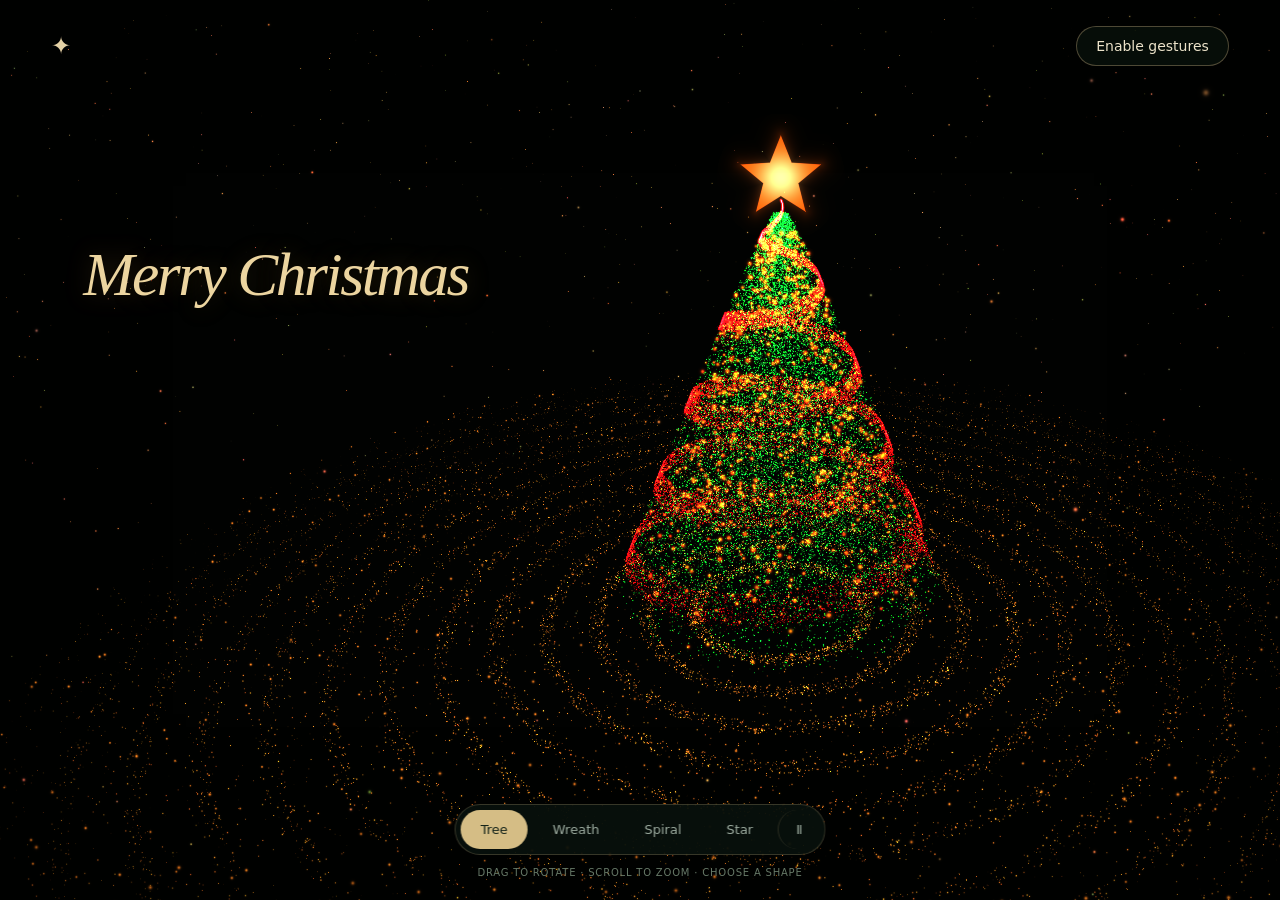
==== magic.html @ 8171a403 "Add English interactive Christmas shapes with wreath and optional hand gestures" ====
<!doctype html>
<html lang="en">
<head>
<meta charset="utf-8"><meta name="viewport" content="width=device-width,initial-scale=1,viewport-fit=cover">
<meta name="theme-color" content="#030906"><meta name="description" content="An interactive Christmas greeting with a tree, wreath, spiral and star.">
<title>Merry Christmas · Interactive Shapes</title>
<link rel="stylesheet" href="magic.css">
</head>
<body>
<canvas id="scene" aria-label="An interactive green Christmas tree that transforms into a wreath, spiral tree, or golden star."></canvas>
<div class="vignette" aria-hidden="true"></div>
<nav class="topbar"><a href="./" aria-label="Back to the original Christmas tree">✦ <span></span></a><button id="camera" class="camera-button" aria-pressed="false">Enable gestures</button></nav>
<header class="intro"><h1>Merry Christmas</h1></header>

<aside id="camera-panel" hidden><video id="webcam" autoplay playsinline muted></video><canvas id="hand-overlay"></canvas><p id="hand-status" role="status">Preparing hand tracking…</p><button id="stop-camera" aria-label="Stop camera">×</button></aside>
<div class="bottom"><p class="scene-caption" id="scene-caption" hidden></p><div class="mode-bar" role="group" aria-label="Christmas shapes"><button id="tree" class="active" aria-pressed="true">Tree</button><button id="wreath" aria-pressed="false">Wreath</button><button id="spiral" aria-pressed="false">Spiral</button><button id="star" aria-pressed="false">Star</button><button id="motion" aria-pressed="false" aria-label="Pause animation">Ⅱ</button></div><p class="help">DRAG TO ROTATE · SCROLL TO ZOOM · CHOOSE A SHAPE</p></div>
<div id="notice" role="status" aria-live="polite"></div>
<p id="fallback" hidden>Your browser could not start the 3D scene. Try opening this page in Safari, Chrome, or Edge.<br>Merry Christmas</p>
<script type="module" src="magic.js"></script>
</body></html>
---- magic.css ----
*{box-sizing:border-box}html,body{margin:0;height:100%;overflow:hidden;background:#030906;color:#ece2c9}body{font-family:Georgia,'Songti SC',serif}button,a,label{-webkit-tap-highlight-color:transparent}button{font:14px system-ui;color:inherit;cursor:pointer}button:focus-visible,a:focus-visible,.upload:focus-within{outline:2px solid #ead298;outline-offset:5px}button{border:0}#scene{display:block;width:100%;height:100%;touch-action:none}.vignette{position:fixed;inset:0;pointer-events:none;box-shadow:inset 0 0 130px 30px #0007}.topbar{position:absolute;top:max(26px,env(safe-area-inset-top));left:4%;right:4%;display:flex;align-items:center;justify-content:space-between;z-index:4}.topbar a{color:#e4d1a5;text-decoration:none;font-size:24px;display:flex;align-items:center;gap:10px}.topbar span{font:10px system-ui;letter-spacing:.22em}.camera-button{border:1px solid #aa976d70;background:#09130cb0;border-radius:30px;padding:11px 19px;backdrop-filter:blur(12px)}.intro{position:absolute;left:6.5%;top:25%;z-index:2;pointer-events:none;max-width:350px}.eyebrow{font:9px system-ui;letter-spacing:.24em;color:#8c9b86}h1{font-weight:400;font-size:clamp(28px,3.8vw,58px);line-height:1.12;letter-spacing:-.04em;margin:23px 0 0}h1 em{font-weight:400;color:#e7c88d;font-size:1.23em}.signature{font:italic 29px 'Snell Roundhand','Apple Chancery',Georgia,cursive;color:#bfd5b6;margin:12px 0 26px}.description{font-size:13px;line-height:2.1;color:#a4afa0;letter-spacing:.06em}.upload{pointer-events:auto;display:inline-flex;border:1px solid #c2aa7460;background:linear-gradient(100deg,#d9c38c,#a38b56);border-radius:5px;padding:12px 18px;color:#142317;font:13px system-ui;margin-top:16px;cursor:pointer;position:relative}.upload input{position:absolute;width:1px;height:1px;opacity:0}.private-note{font:10px/1.9 system-ui;color:#72816f;margin-top:14px;max-width:300px}.bottom{position:absolute;bottom:max(22px,env(safe-area-inset-bottom));left:50%;transform:translateX(-50%);z-index:4;text-align:center;width:max-content;max-width:92%}.scene-caption{font-size:12px;color:#bbc6ac;letter-spacing:.09em;margin:0 0 17px}.mode-bar{display:inline-flex;padding:5px;border:1px solid #c6b17f40;border-radius:40px;background:#09120ed9;backdrop-filter:blur(20px);gap:5px}.mode-bar button{padding:12px 22px;border-radius:30px;background:none;color:#9daca0;font-size:13px}.mode-bar button.active{background:#d5bd85;color:#142319}.mode-bar #motion{padding:12px 17px;border-left:1px solid #c6b17f30}.help{font:10px system-ui;color:#667967;letter-spacing:.08em;margin:12px 0 0}#camera-panel{position:absolute;width:200px;right:4%;bottom:120px;z-index:5;background:#09100ce8;border:1px solid #c6b17f50;border-radius:9px;padding:5px;box-shadow:0 15px 60px #0008}#camera-panel video{display:block;width:100%;border-radius:5px;transform:scaleX(-1)}#hand-overlay{position:absolute;left:5px;top:5px;width:calc(100% - 10px);height:auto;transform:scaleX(-1);pointer-events:none}#camera-panel p{font:11px/1.6 system-ui;color:#c5d1b6;margin:8px 7px}#stop-camera{position:absolute;right:9px;top:9px;border-radius:50%;width:25px;height:25px;background:#081009b0;font-size:18px}#notice{position:absolute;top:90px;left:50%;transform:translateX(-50%);max-width:85%;width:max-content;font:12px/1.7 system-ui;color:#e4d6b0;text-align:center;background:#0d1a11e8;border:1px solid #c6b17f40;border-radius:9px;z-index:10;padding:0}#notice:not(:empty){padding:12px 20px}#fallback{position:absolute;top:45%;left:10%;right:10%;text-align:center;font:16px/2 system-ui;background:#09140be0;padding:20px;z-index:6}
@media(max-width:760px){.topbar{top:max(18px,env(safe-area-inset-top));left:5%;right:5%}.topbar span{font-size:8px;letter-spacing:.12em}.camera-button{padding:9px 13px;font-size:12px}.intro{top:12%;left:6%;right:6%;text-align:center;max-width:none}.eyebrow{font-size:8px}h1{font-size:29px;margin-top:12px}h1 br{display:none}h1 em{font-size:1em;margin-left:.2em}.signature{font-size:25px;margin:9px 0 14px}.description{display:none}.upload{margin-top:0;padding:9px 15px;font-size:12px}.private-note{font-size:9px;margin:8px auto 0;line-height:1.6;max-width:310px}.bottom{bottom:max(17px,env(safe-area-inset-bottom))}.scene-caption{font-size:10px;margin-bottom:12px}.mode-bar button{padding:10px 18px;font-size:12px}.help{font-size:9px}#camera-panel{width:128px;bottom:130px;right:4%}#camera-panel p{font-size:9px}#notice{top:63px;font-size:11px}}
@media(max-height:650px) and (min-width:761px){.intro{top:22%}.eyebrow{display:none}h1{font-size:35px;margin-top:0}.signature{margin-bottom:15px}.description{font-size:11px}.private-note{font-size:9px}.upload{margin-top:5px}.bottom{bottom:17px}.scene-caption{display:none}}

.gesture-guide{font:12px/2.2 system-ui;color:#c8b982;margin-top:23px}.intro .private-note{margin-top:20px}.mode-bar button{padding:12px 20px}@media(max-width:760px){.gesture-guide{display:none}.intro .private-note{font-size:9px;margin-top:11px;max-width:280px}.mode-bar button{padding:11px 15px}.topbar span{font-size:8px}}

.intro{top:24%;max-width:390px}.intro h1{font:italic 400 clamp(35px,4.8vw,70px)/1.17 "Snell Roundhand","Apple Chancery",Georgia,cursive;color:#ecd5a0;text-shadow:0 0 24px #ac833240}.topbar a{gap:0}.topbar span{display:none}@media(max-width:760px){.intro{top:15%;max-width:none}.intro h1{font-size:clamp(30px,8vw,45px);margin:0}.bottom .help{font-size:8px}.topbar a{font-size:22px}}
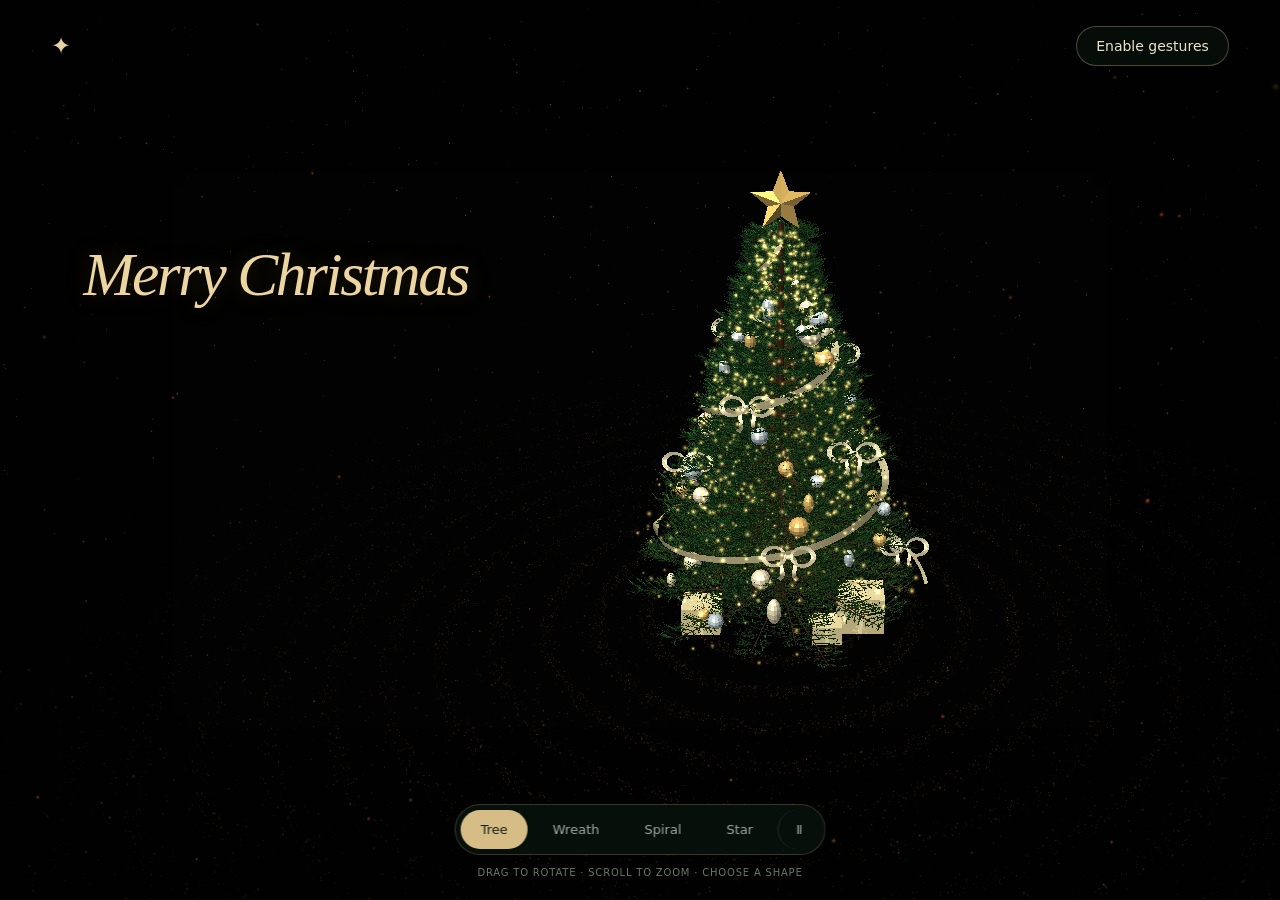
==== commit 3634f330: "Restyle tree and wreath with natural pine, warm lights, satin bows and metallic ornaments" ====
--- a/magic.html
+++ b/magic.html
@@ -4,7 +4,7 @@
 <meta charset="utf-8"><meta name="viewport" content="width=device-width,initial-scale=1,viewport-fit=cover">
 <meta name="theme-color" content="#030906"><meta name="description" content="An interactive Christmas greeting with a tree, wreath, spiral and star.">
 <title>Merry Christmas · Interactive Shapes</title>
-<link rel="stylesheet" href="magic.css">
+<link rel="stylesheet" href="magic.css?v=natural-2">
 </head>
 <body>
 <canvas id="scene" aria-label="An interactive green Christmas tree that transforms into a wreath, spiral tree, or golden star."></canvas>
@@ -16,5 +16,5 @@
 <div class="bottom"><p class="scene-caption" id="scene-caption" hidden></p><div class="mode-bar" role="group" aria-label="Christmas shapes"><button id="tree" class="active" aria-pressed="true">Tree</button><button id="wreath" aria-pressed="false">Wreath</button><button id="spiral" aria-pressed="false">Spiral</button><button id="star" aria-pressed="false">Star</button><button id="motion" aria-pressed="false" aria-label="Pause animation">Ⅱ</button></div><p class="help">DRAG TO ROTATE · SCROLL TO ZOOM · CHOOSE A SHAPE</p></div>
 <div id="notice" role="status" aria-live="polite"></div>
 <p id="fallback" hidden>Your browser could not start the 3D scene. Try opening this page in Safari, Chrome, or Edge.<br>Merry Christmas</p>
-<script type="module" src="magic.js"></script>
+<script type="module" src="magic.js?v=natural-2"></script>
 </body></html>
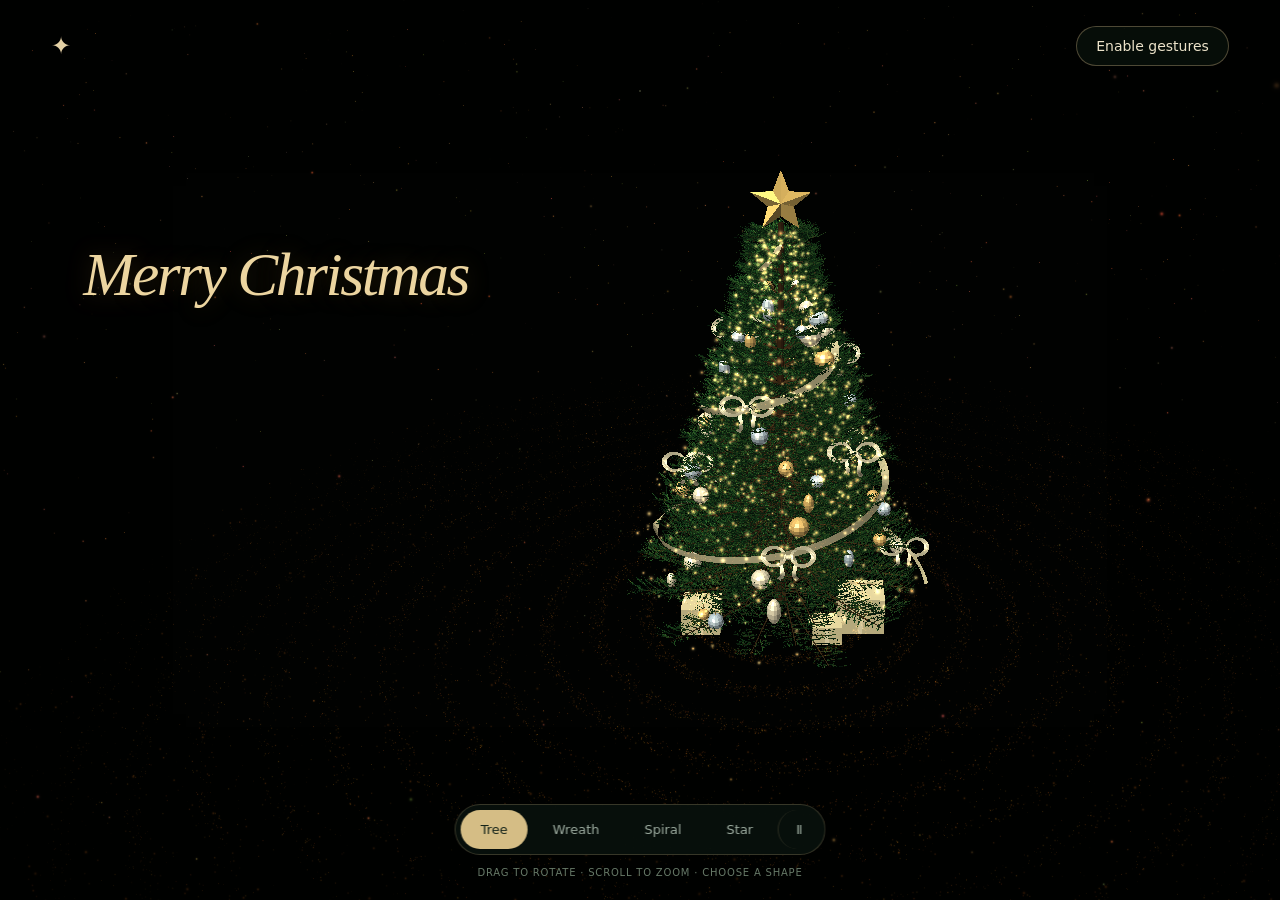
==== commit 355b6fa3: "Restore original particle tree in Spiral and make the site generic" ====
--- a/magic.html
+++ b/magic.html
@@ -4,17 +4,17 @@
 <meta charset="utf-8"><meta name="viewport" content="width=device-width,initial-scale=1,viewport-fit=cover">
 <meta name="theme-color" content="#030906"><meta name="description" content="An interactive Christmas greeting with a tree, wreath, spiral and star.">
 <title>Merry Christmas · Interactive Shapes</title>
-<link rel="stylesheet" href="magic.css?v=natural-2">
+<link rel="stylesheet" href="magic.css?v=classic-3">
 </head>
 <body>
 <canvas id="scene" aria-label="An interactive green Christmas tree that transforms into a wreath, spiral tree, or golden star."></canvas>
 <div class="vignette" aria-hidden="true"></div>
-<nav class="topbar"><a href="./" aria-label="Back to the original Christmas tree">✦ <span></span></a><button id="camera" class="camera-button" aria-pressed="false">Enable gestures</button></nav>
+<nav class="topbar"><a href="./" aria-label="Christmas Magic home">✦ <span></span></a><button id="camera" class="camera-button" aria-pressed="false">Enable gestures</button></nav>
 <header class="intro"><h1>Merry Christmas</h1></header>
 
 <aside id="camera-panel" hidden><video id="webcam" autoplay playsinline muted></video><canvas id="hand-overlay"></canvas><p id="hand-status" role="status">Preparing hand tracking…</p><button id="stop-camera" aria-label="Stop camera">×</button></aside>
 <div class="bottom"><p class="scene-caption" id="scene-caption" hidden></p><div class="mode-bar" role="group" aria-label="Christmas shapes"><button id="tree" class="active" aria-pressed="true">Tree</button><button id="wreath" aria-pressed="false">Wreath</button><button id="spiral" aria-pressed="false">Spiral</button><button id="star" aria-pressed="false">Star</button><button id="motion" aria-pressed="false" aria-label="Pause animation">Ⅱ</button></div><p class="help">DRAG TO ROTATE · SCROLL TO ZOOM · CHOOSE A SHAPE</p></div>
 <div id="notice" role="status" aria-live="polite"></div>
 <p id="fallback" hidden>Your browser could not start the 3D scene. Try opening this page in Safari, Chrome, or Edge.<br>Merry Christmas</p>
-<script type="module" src="magic.js?v=natural-2"></script>
+<script type="module" src="magic.js?v=classic-3"></script>
 </body></html>
